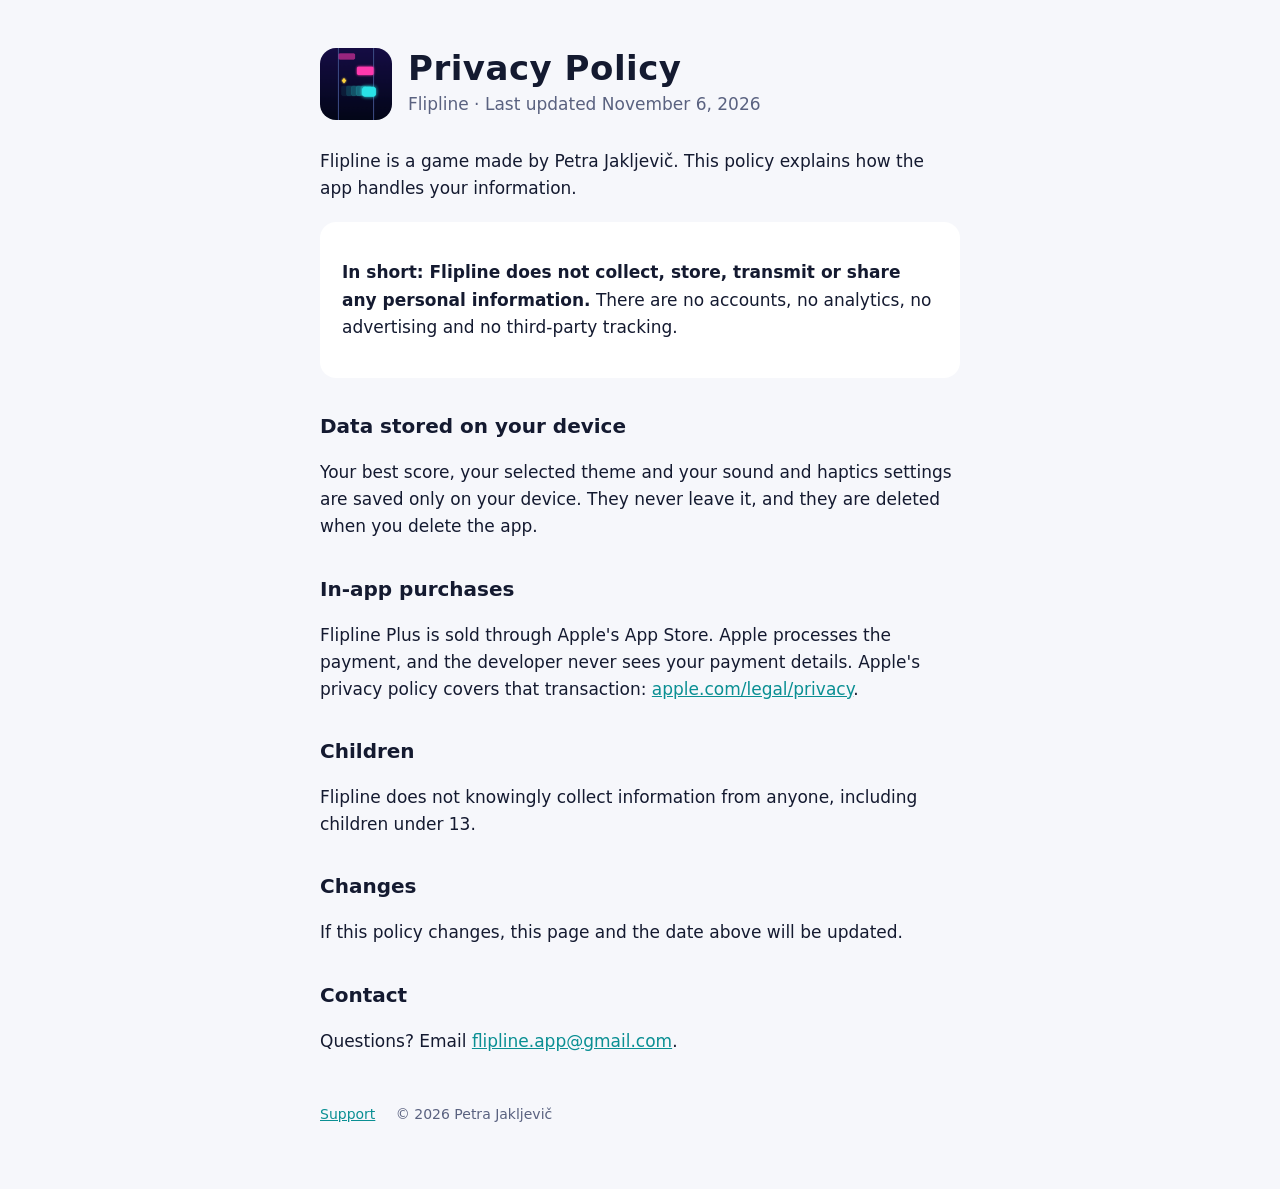
==== privacy.html @ 97de0e4b "Flipline support and privacy pages Co-Authored-By: Claude Opus 5.5 <noreply@anthropic.com>" ====
<!doctype html>
<html lang="en">
<head>
<meta charset="utf-8">
<meta name="viewport" content="width=device-width, initial-scale=1">
<title>Flipline Privacy Policy</title>
<meta name="description" content="Privacy policy for Flipline. Flipline does not collect any personal data.">
<link rel="icon" href="icon.png">
<link rel="stylesheet" href="style.css">
</head>
<body>
<main>
  <header>
    <img src="icon.png" alt="Flipline app icon">
    <div>
      <h1>Privacy Policy</h1>
      <p class="tag">Flipline · Last updated November 6, 2026</p>
    </div>
  </header>

  <p>Flipline is a game made by Petra Jakljevič. This policy explains how the app handles your information.</p>

  <div class="card">
    <p><strong>In short: Flipline does not collect, store, transmit or share any personal information.</strong> There are no accounts, no analytics, no advertising and no third-party tracking.</p>
  </div>

  <h2>Data stored on your device</h2>
  <p>Your best score, your selected theme and your sound and haptics settings are saved only on your device. They never leave it, and they are deleted when you delete the app.</p>

  <h2>In-app purchases</h2>
  <p>Flipline Plus is sold through Apple's App Store. Apple processes the payment, and the developer never sees your payment details. Apple's privacy policy covers that transaction: <a href="https://www.apple.com/legal/privacy/">apple.com/legal/privacy</a>.</p>

  <h2>Children</h2>
  <p>Flipline does not knowingly collect information from anyone, including children under 13.</p>

  <h2>Changes</h2>
  <p>If this policy changes, this page and the date above will be updated.</p>

  <h2>Contact</h2>
  <p>Questions? Email <a href="mailto:flipline.app@gmail.com">flipline.app@gmail.com</a>.</p>

  <footer>
    <a href="./">Support</a>
    <span>© 2026 Petra Jakljevič</span>
  </footer>
</main>
</body>
</html>
---- style.css ----
:root {
  --bg: #0b0f1e;
  --card: #141a30;
  --text: #f2f4ff;
  --muted: #a7aec8;
  --accent: #2de2e6;
  --pink: #ff3cac;
}
@media (prefers-color-scheme: light) {
  :root {
    --bg: #f6f7fb;
    --card: #ffffff;
    --text: #141a30;
    --muted: #5a6280;
    --accent: #0a8f93;
    --pink: #d61f88;
  }
}
* { box-sizing: border-box; }
body {
  margin: 0;
  background: var(--bg);
  color: var(--text);
  font: 17px/1.6 -apple-system, BlinkMacSystemFont, "SF Pro Text", system-ui, sans-serif;
}
main { max-width: 680px; margin: 0 auto; padding: 48px 20px 64px; }
header { display: flex; align-items: center; gap: 16px; margin-bottom: 28px; }
header img { width: 72px; height: 72px; border-radius: 16px; }
h1 { font: 800 34px/1.1 ui-rounded, -apple-system, system-ui, sans-serif; margin: 0; letter-spacing: 0.5px; }
.tag { color: var(--muted); margin: 4px 0 0; }
h2 { font-size: 20px; margin: 32px 0 8px; }
p, li { color: var(--text); }
.muted { color: var(--muted); }
a { color: var(--accent); }
.card { background: var(--card); border-radius: 16px; padding: 20px 22px; margin: 20px 0; }
.contact { font-size: 19px; font-weight: 600; }
footer { margin-top: 48px; color: var(--muted); font-size: 14px; }
footer a { margin-right: 16px; }
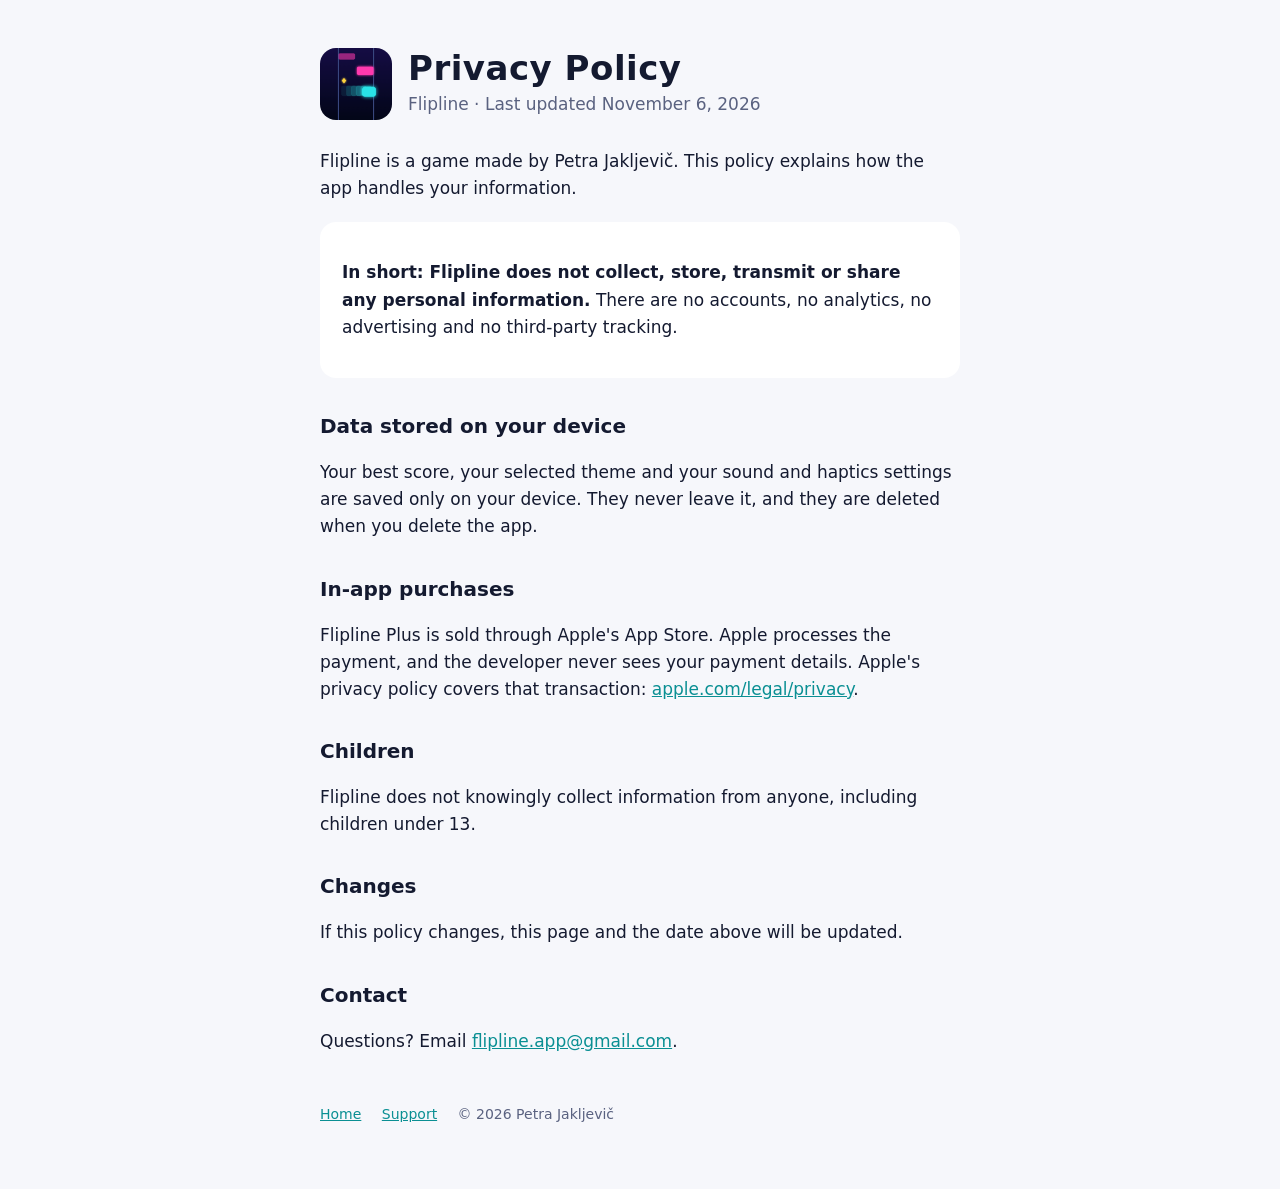
==== commit c08586c5: "Landing page with trailer, features and screenshots; support moves to support.html Co-Authored-By: C" ====
--- a/privacy.html
+++ b/privacy.html
@@ -40,7 +40,8 @@
   <p>Questions? Email <a href="mailto:flipline.app@gmail.com">flipline.app@gmail.com</a>.</p>
 
   <footer>
-    <a href="./">Support</a>
+    <a href="./">Home</a>
+    <a href="support.html">Support</a>
     <span>© 2026 Petra Jakljevič</span>
   </footer>
 </main>
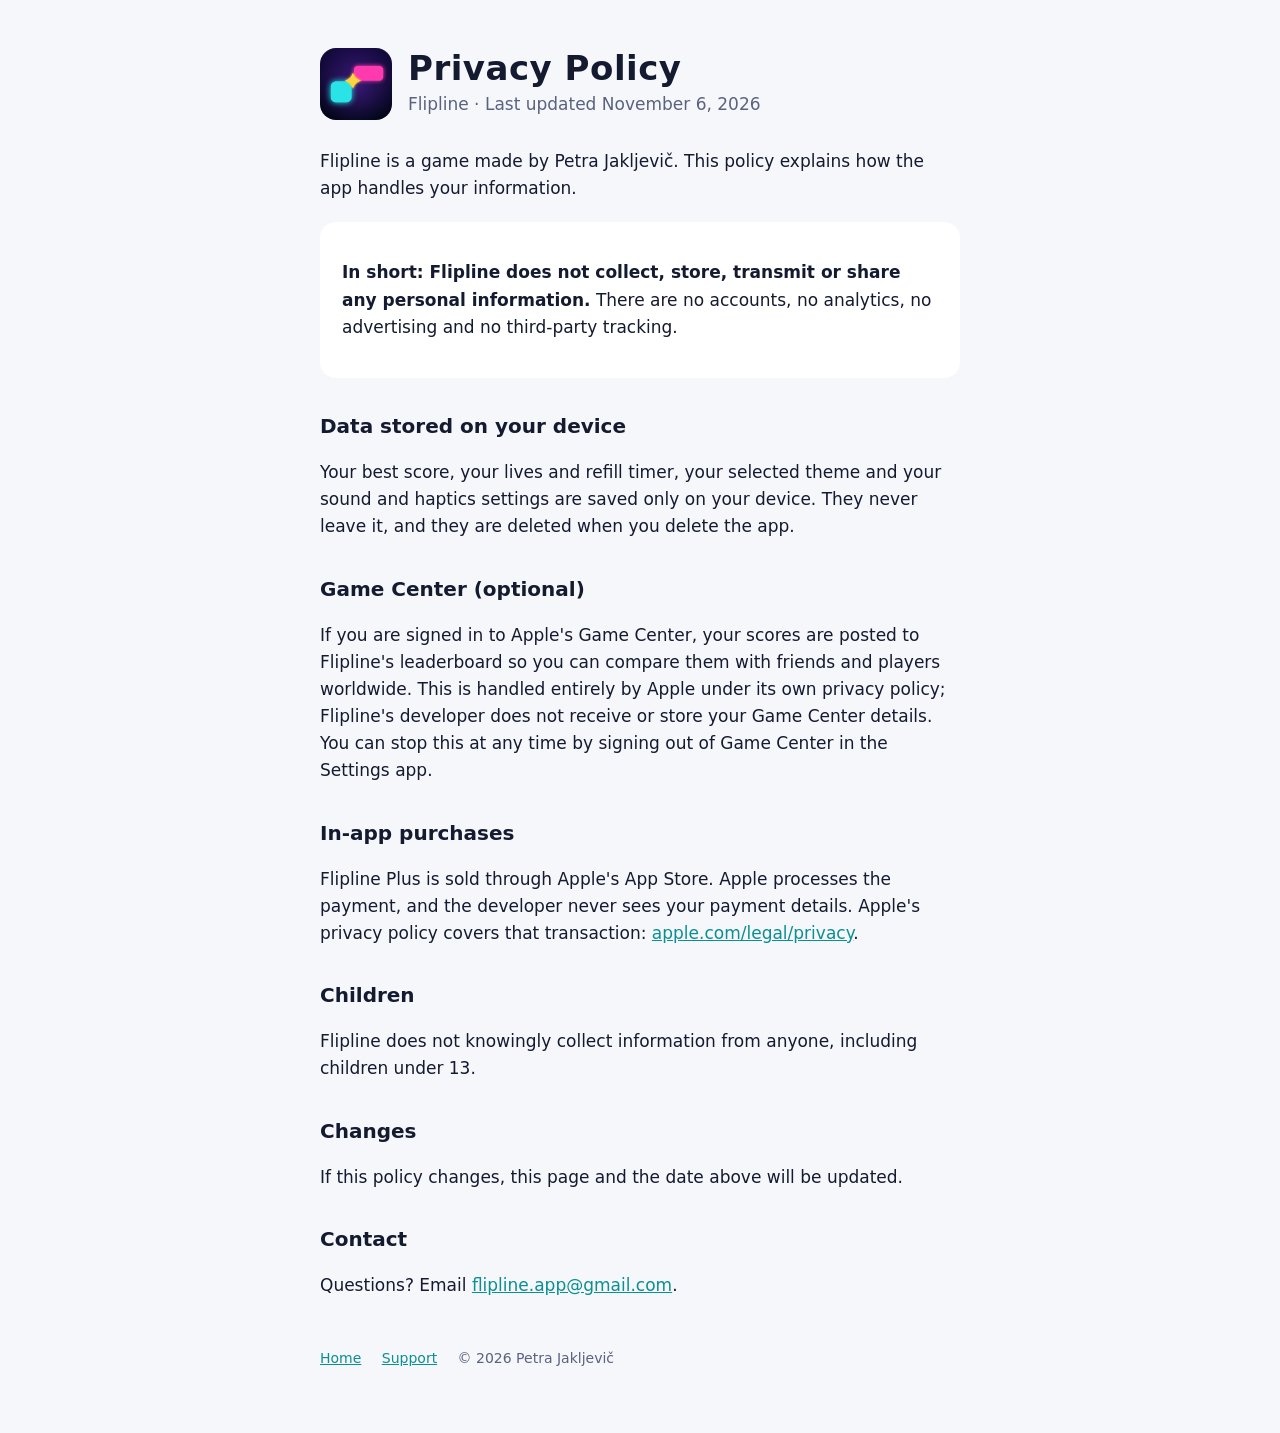
==== commit 740cbb25: "New icon; lives, unlimited Plus and Game Center in copy, support and privacy Co-Authored-By: Claude " ====
--- a/privacy.html
+++ b/privacy.html
@@ -25,7 +25,10 @@
   </div>
 
   <h2>Data stored on your device</h2>
-  <p>Your best score, your selected theme and your sound and haptics settings are saved only on your device. They never leave it, and they are deleted when you delete the app.</p>
+  <p>Your best score, your lives and refill timer, your selected theme and your sound and haptics settings are saved only on your device. They never leave it, and they are deleted when you delete the app.</p>
+
+  <h2>Game Center (optional)</h2>
+  <p>If you are signed in to Apple's Game Center, your scores are posted to Flipline's leaderboard so you can compare them with friends and players worldwide. This is handled entirely by Apple under its own privacy policy; Flipline's developer does not receive or store your Game Center details. You can stop this at any time by signing out of Game Center in the Settings app.</p>
 
   <h2>In-app purchases</h2>
   <p>Flipline Plus is sold through Apple's App Store. Apple processes the payment, and the developer never sees your payment details. Apple's privacy policy covers that transaction: <a href="https://www.apple.com/legal/privacy/">apple.com/legal/privacy</a>.</p>
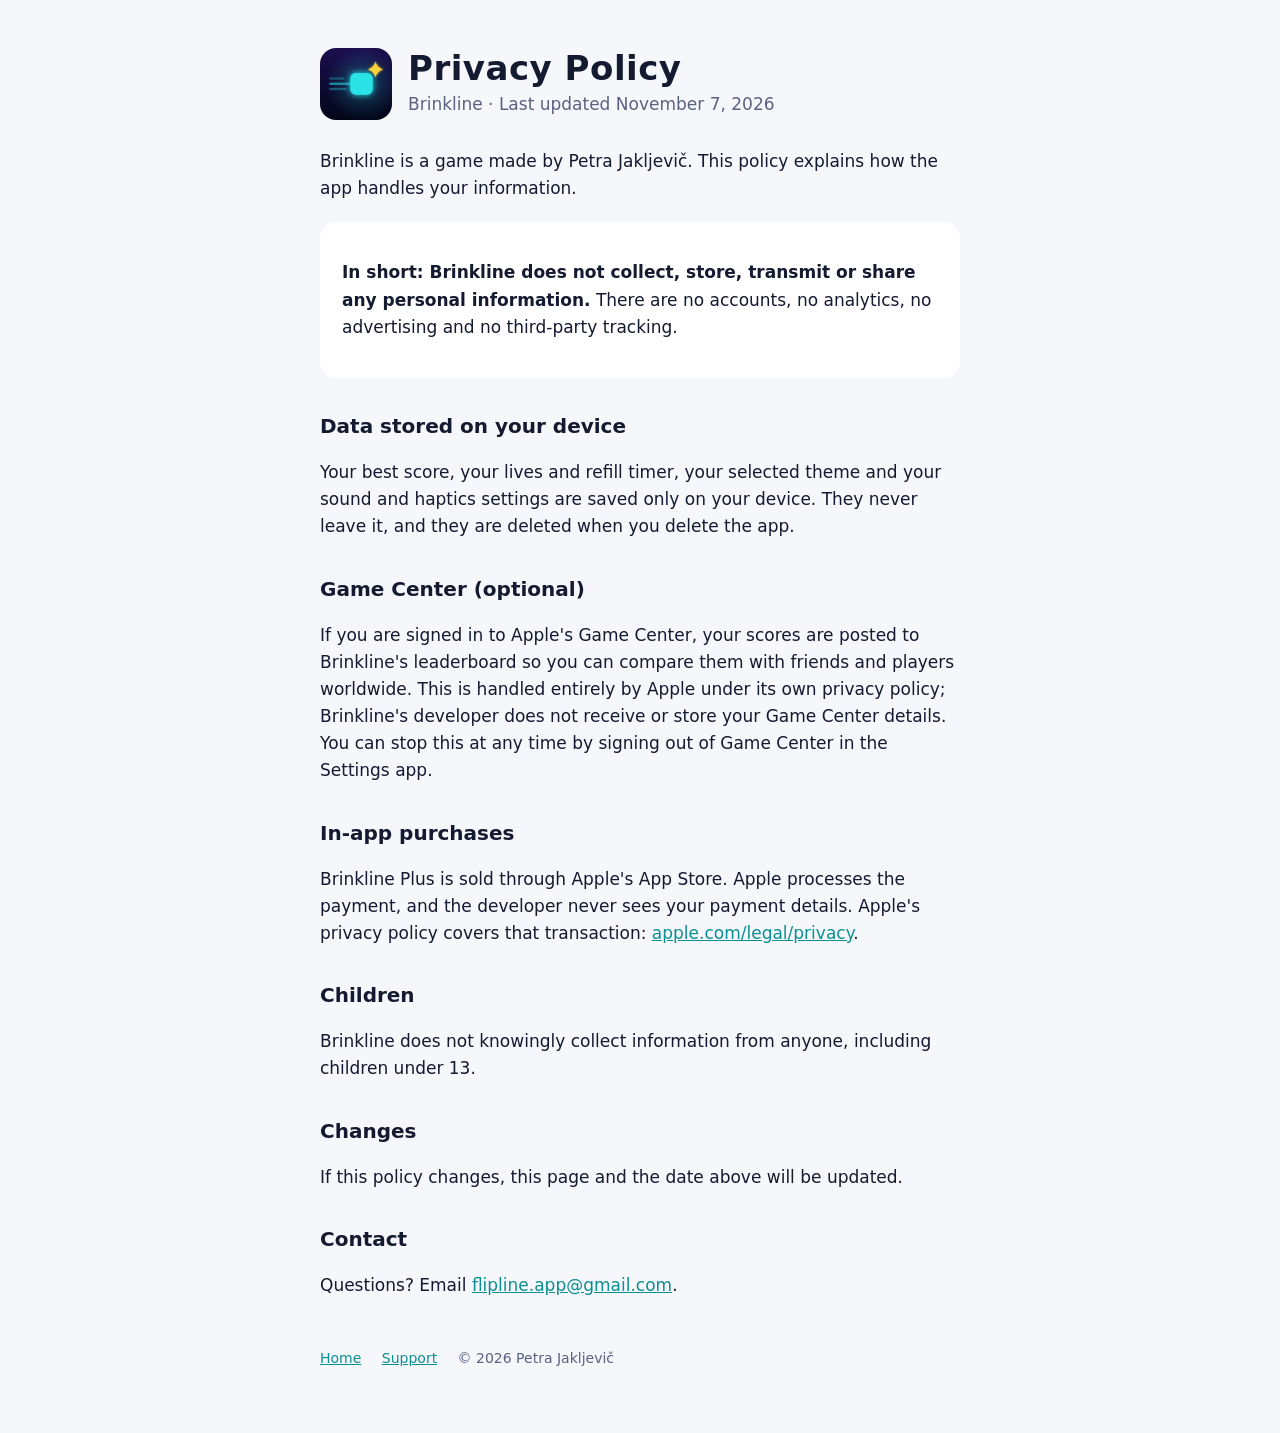
==== commit fe24ed88: "Rename to Brinkline Co-Authored-By: Claude Opus 5.5 <noreply@anthropic.com>" ====
--- a/privacy.html
+++ b/privacy.html
@@ -3,38 +3,38 @@
 <head>
 <meta charset="utf-8">
 <meta name="viewport" content="width=device-width, initial-scale=1">
-<title>Flipline Privacy Policy</title>
-<meta name="description" content="Privacy policy for Flipline. Flipline does not collect any personal data.">
+<title>Brinkline Privacy Policy</title>
+<meta name="description" content="Privacy policy for Brinkline. Brinkline does not collect any personal data.">
 <link rel="icon" href="icon.png">
 <link rel="stylesheet" href="style.css">
 </head>
 <body>
 <main>
   <header>
-    <img src="icon.png" alt="Flipline app icon">
+    <img src="icon.png" alt="Brinkline app icon">
     <div>
       <h1>Privacy Policy</h1>
-      <p class="tag">Flipline · Last updated November 6, 2026</p>
+      <p class="tag">Brinkline · Last updated November 7, 2026</p>
     </div>
   </header>
 
-  <p>Flipline is a game made by Petra Jakljevič. This policy explains how the app handles your information.</p>
+  <p>Brinkline is a game made by Petra Jakljevič. This policy explains how the app handles your information.</p>
 
   <div class="card">
-    <p><strong>In short: Flipline does not collect, store, transmit or share any personal information.</strong> There are no accounts, no analytics, no advertising and no third-party tracking.</p>
+    <p><strong>In short: Brinkline does not collect, store, transmit or share any personal information.</strong> There are no accounts, no analytics, no advertising and no third-party tracking.</p>
   </div>
 
   <h2>Data stored on your device</h2>
   <p>Your best score, your lives and refill timer, your selected theme and your sound and haptics settings are saved only on your device. They never leave it, and they are deleted when you delete the app.</p>
 
   <h2>Game Center (optional)</h2>
-  <p>If you are signed in to Apple's Game Center, your scores are posted to Flipline's leaderboard so you can compare them with friends and players worldwide. This is handled entirely by Apple under its own privacy policy; Flipline's developer does not receive or store your Game Center details. You can stop this at any time by signing out of Game Center in the Settings app.</p>
+  <p>If you are signed in to Apple's Game Center, your scores are posted to Brinkline's leaderboard so you can compare them with friends and players worldwide. This is handled entirely by Apple under its own privacy policy; Brinkline's developer does not receive or store your Game Center details. You can stop this at any time by signing out of Game Center in the Settings app.</p>
 
   <h2>In-app purchases</h2>
-  <p>Flipline Plus is sold through Apple's App Store. Apple processes the payment, and the developer never sees your payment details. Apple's privacy policy covers that transaction: <a href="https://www.apple.com/legal/privacy/">apple.com/legal/privacy</a>.</p>
+  <p>Brinkline Plus is sold through Apple's App Store. Apple processes the payment, and the developer never sees your payment details. Apple's privacy policy covers that transaction: <a href="https://www.apple.com/legal/privacy/">apple.com/legal/privacy</a>.</p>
 
   <h2>Children</h2>
-  <p>Flipline does not knowingly collect information from anyone, including children under 13.</p>
+  <p>Brinkline does not knowingly collect information from anyone, including children under 13.</p>
 
   <h2>Changes</h2>
   <p>If this policy changes, this page and the date above will be updated.</p>
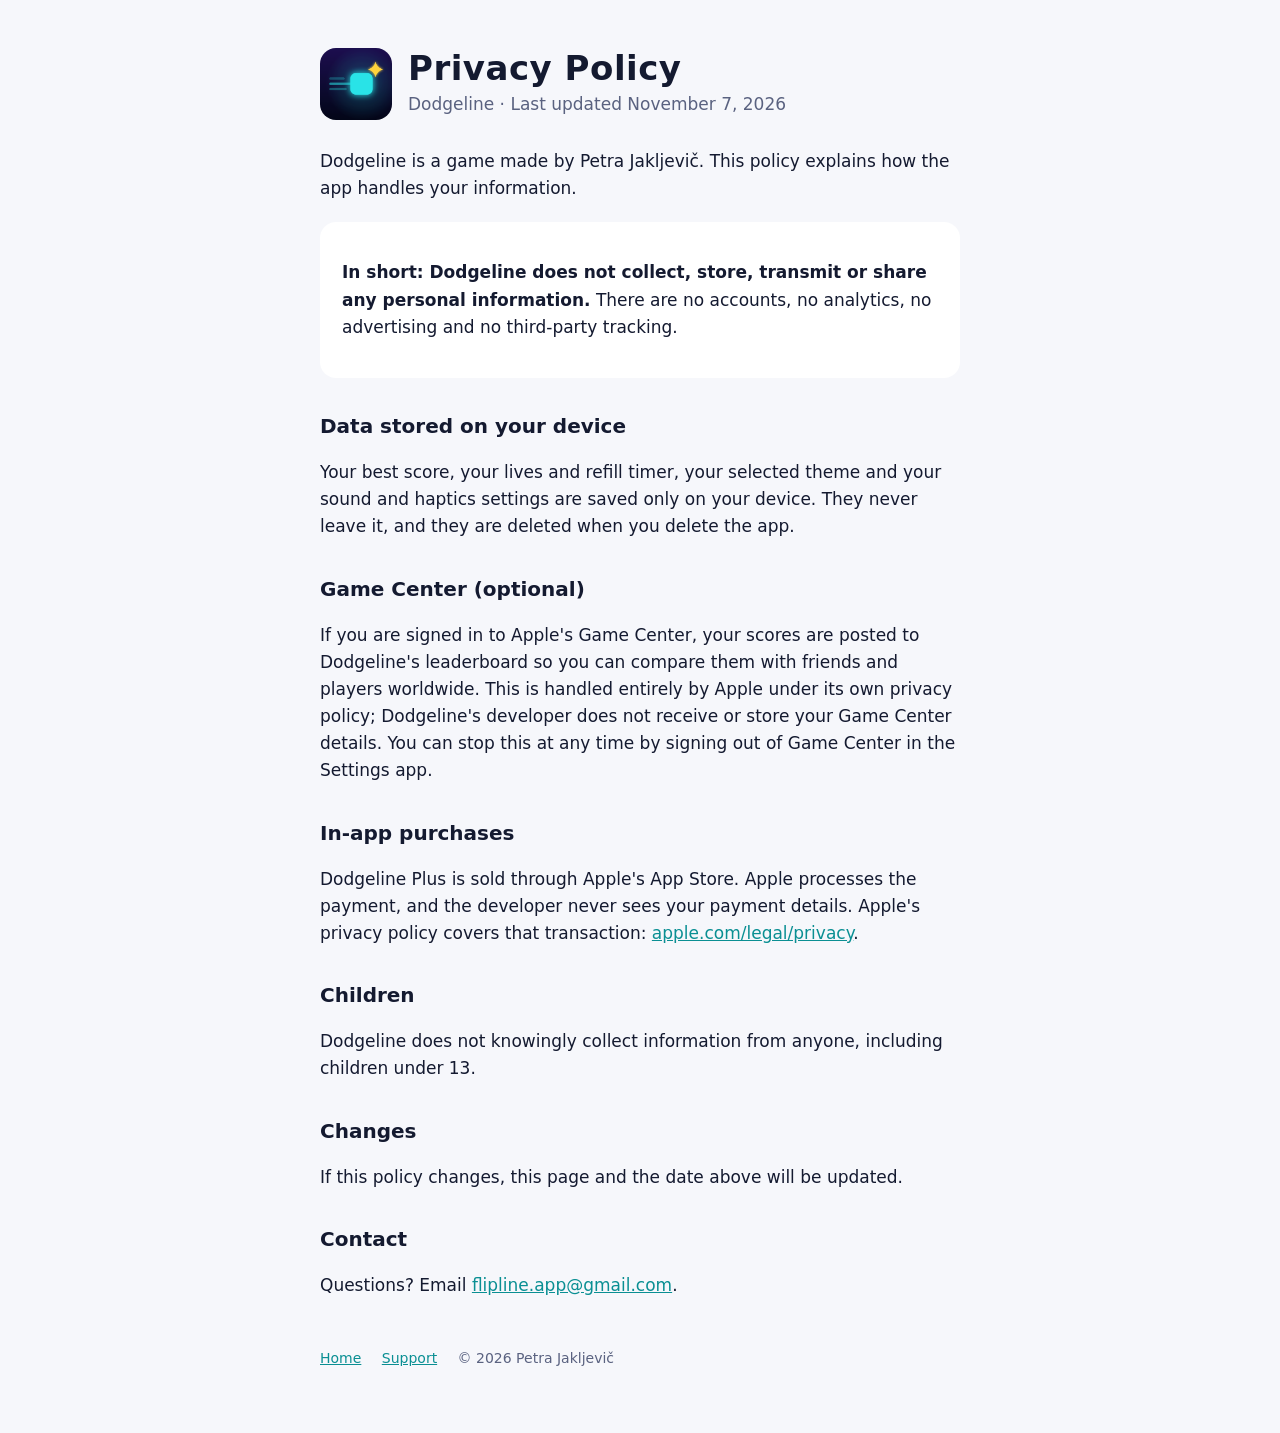
==== commit cdb58ab4: "Rename to Dodgeline Co-Authored-By: Claude Opus 5.5 <noreply@anthropic.com>" ====
--- a/privacy.html
+++ b/privacy.html
@@ -3,38 +3,38 @@
 <head>
 <meta charset="utf-8">
 <meta name="viewport" content="width=device-width, initial-scale=1">
-<title>Brinkline Privacy Policy</title>
-<meta name="description" content="Privacy policy for Brinkline. Brinkline does not collect any personal data.">
+<title>Dodgeline Privacy Policy</title>
+<meta name="description" content="Privacy policy for Dodgeline. Dodgeline does not collect any personal data.">
 <link rel="icon" href="icon.png">
 <link rel="stylesheet" href="style.css">
 </head>
 <body>
 <main>
   <header>
-    <img src="icon.png" alt="Brinkline app icon">
+    <img src="icon.png" alt="Dodgeline app icon">
     <div>
       <h1>Privacy Policy</h1>
-      <p class="tag">Brinkline · Last updated November 7, 2026</p>
+      <p class="tag">Dodgeline · Last updated November 7, 2026</p>
     </div>
   </header>
 
-  <p>Brinkline is a game made by Petra Jakljevič. This policy explains how the app handles your information.</p>
+  <p>Dodgeline is a game made by Petra Jakljevič. This policy explains how the app handles your information.</p>
 
   <div class="card">
-    <p><strong>In short: Brinkline does not collect, store, transmit or share any personal information.</strong> There are no accounts, no analytics, no advertising and no third-party tracking.</p>
+    <p><strong>In short: Dodgeline does not collect, store, transmit or share any personal information.</strong> There are no accounts, no analytics, no advertising and no third-party tracking.</p>
   </div>
 
   <h2>Data stored on your device</h2>
   <p>Your best score, your lives and refill timer, your selected theme and your sound and haptics settings are saved only on your device. They never leave it, and they are deleted when you delete the app.</p>
 
   <h2>Game Center (optional)</h2>
-  <p>If you are signed in to Apple's Game Center, your scores are posted to Brinkline's leaderboard so you can compare them with friends and players worldwide. This is handled entirely by Apple under its own privacy policy; Brinkline's developer does not receive or store your Game Center details. You can stop this at any time by signing out of Game Center in the Settings app.</p>
+  <p>If you are signed in to Apple's Game Center, your scores are posted to Dodgeline's leaderboard so you can compare them with friends and players worldwide. This is handled entirely by Apple under its own privacy policy; Dodgeline's developer does not receive or store your Game Center details. You can stop this at any time by signing out of Game Center in the Settings app.</p>
 
   <h2>In-app purchases</h2>
-  <p>Brinkline Plus is sold through Apple's App Store. Apple processes the payment, and the developer never sees your payment details. Apple's privacy policy covers that transaction: <a href="https://www.apple.com/legal/privacy/">apple.com/legal/privacy</a>.</p>
+  <p>Dodgeline Plus is sold through Apple's App Store. Apple processes the payment, and the developer never sees your payment details. Apple's privacy policy covers that transaction: <a href="https://www.apple.com/legal/privacy/">apple.com/legal/privacy</a>.</p>
 
   <h2>Children</h2>
-  <p>Brinkline does not knowingly collect information from anyone, including children under 13.</p>
+  <p>Dodgeline does not knowingly collect information from anyone, including children under 13.</p>
 
   <h2>Changes</h2>
   <p>If this policy changes, this page and the date above will be updated.</p>
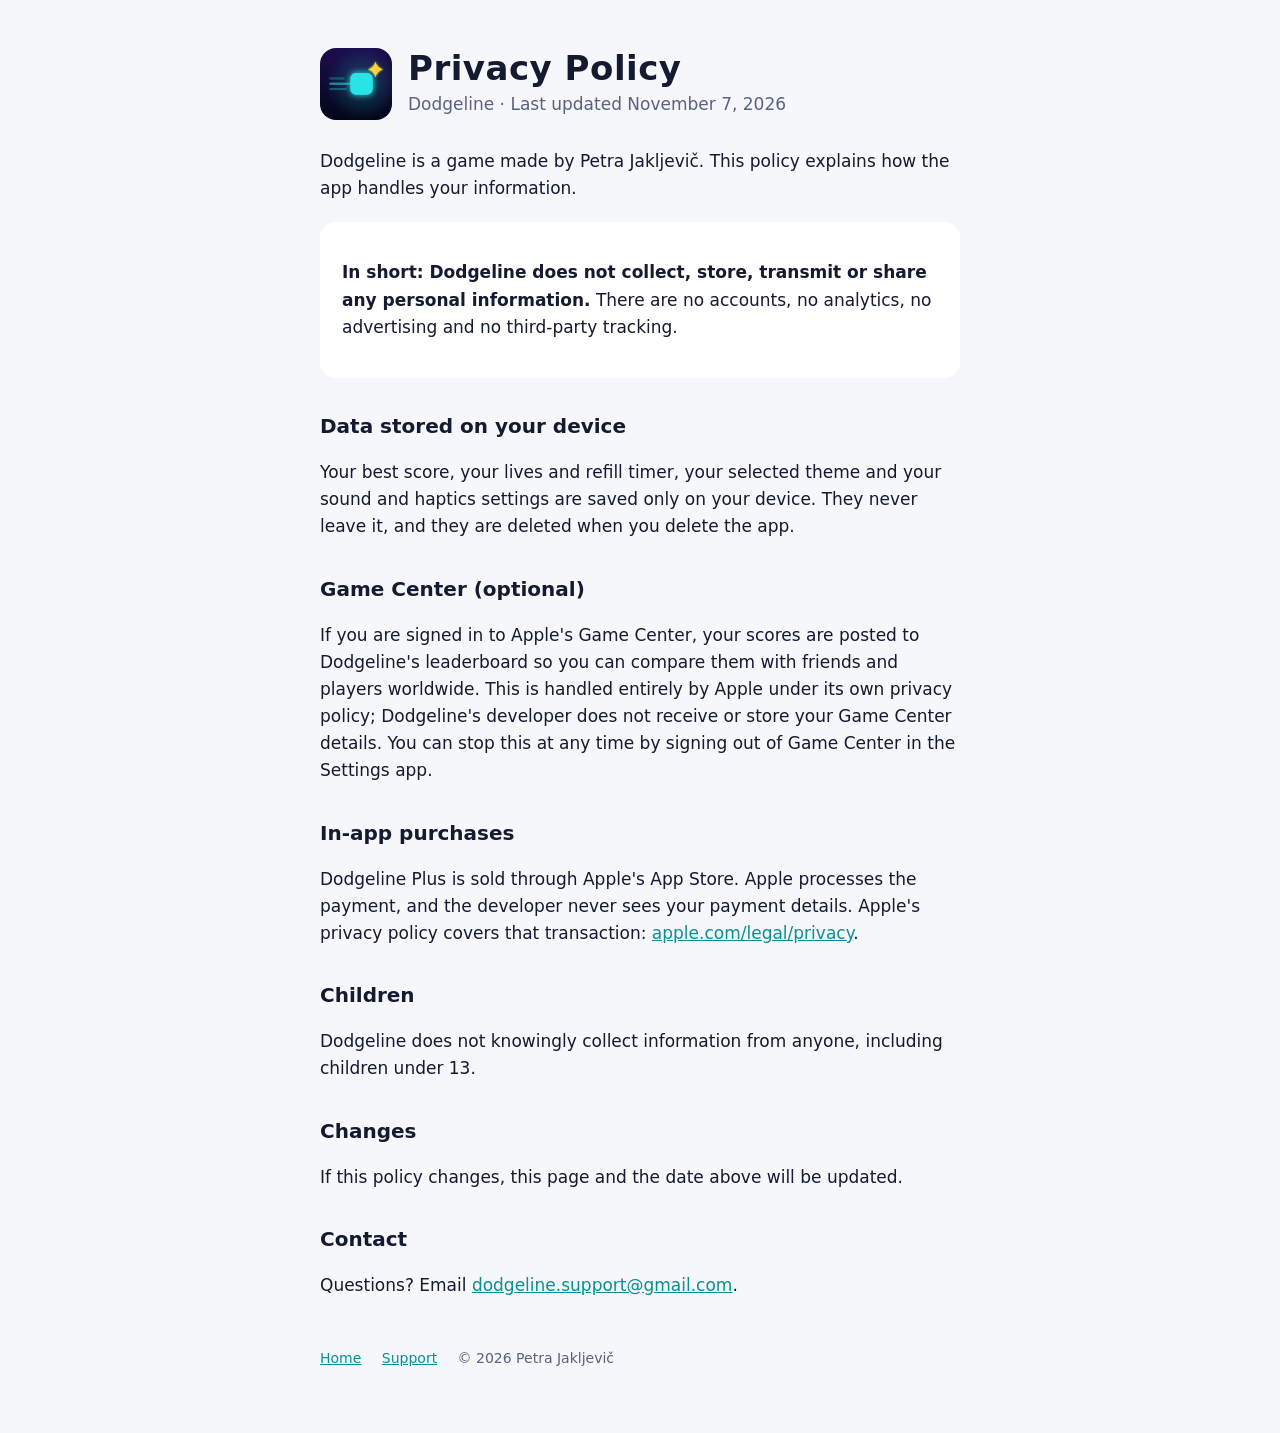
==== commit 93de06b2: "Support email: dodgeline.support@gmail.com Co-Authored-By: Claude Opus 5.5 <noreply@anthropic.com>" ====
--- a/privacy.html
+++ b/privacy.html
@@ -40,7 +40,7 @@
   <p>If this policy changes, this page and the date above will be updated.</p>
 
   <h2>Contact</h2>
-  <p>Questions? Email <a href="mailto:flipline.app@gmail.com">flipline.app@gmail.com</a>.</p>
+  <p>Questions? Email <a href="mailto:dodgeline.support@gmail.com">dodgeline.support@gmail.com</a>.</p>
 
   <footer>
     <a href="./">Home</a>
